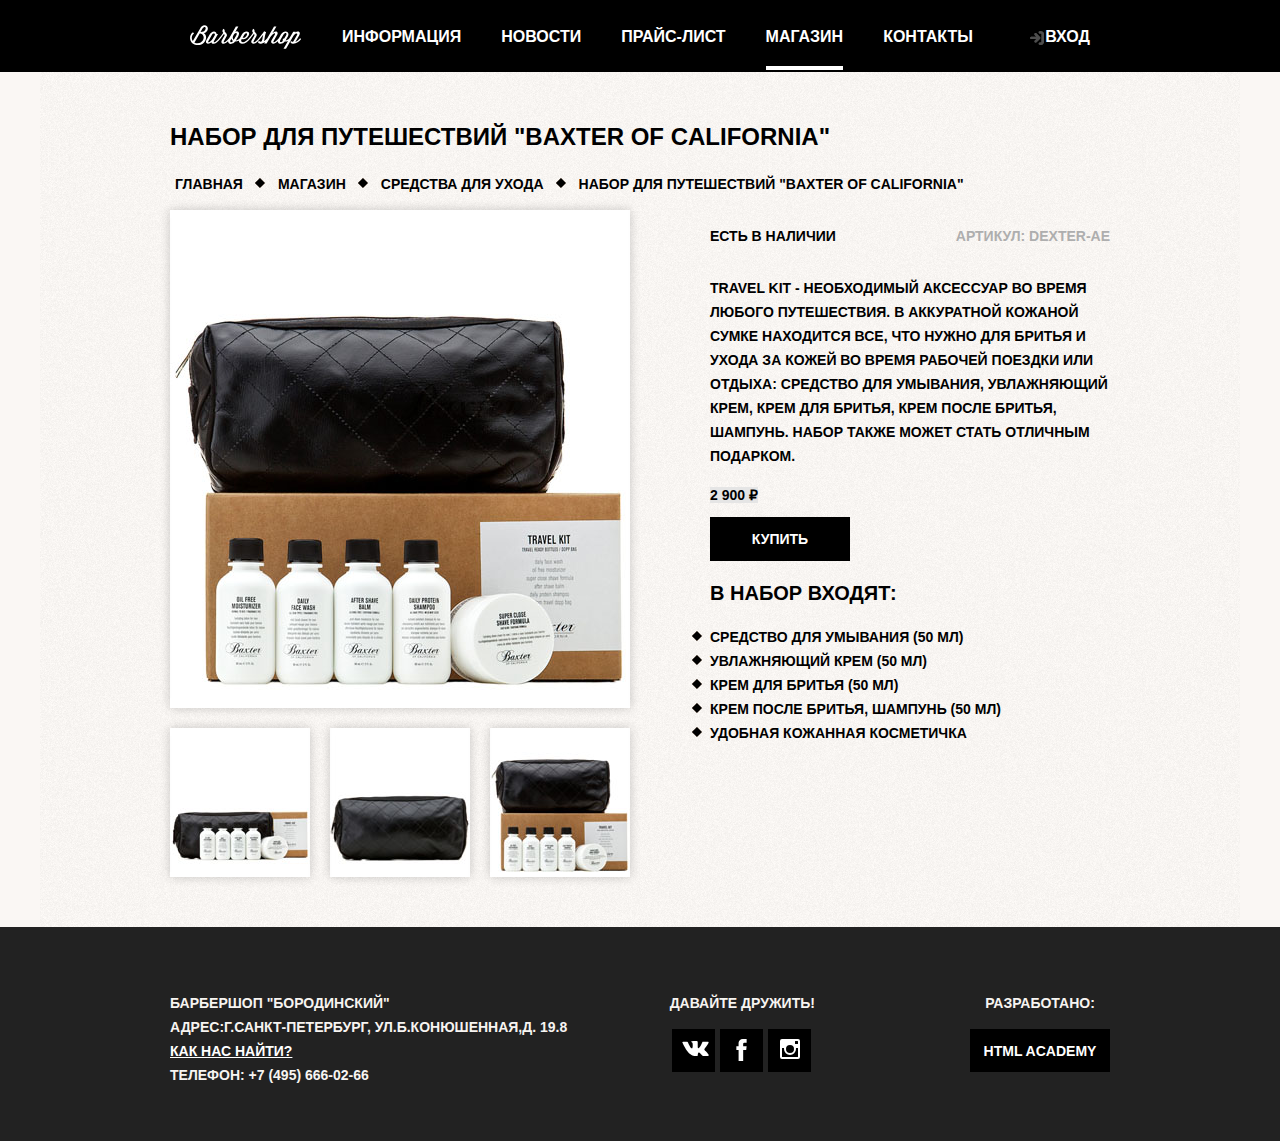
==== item.html @ 1a464d4d "New_2" ====
<!DOCTYPE HTML>
<HTML>

<head>
   <meta charset="utf-8">
   <link rel="stylesheet" href="style.css">
   <title>Набор для путешествий "Baxter of California"</title>
</head>

<body class="white-body">
   <header class="main-navigation">
      <div class="nav-container container">
            <nav>
               <ul class="site-navigation">
                  <li><a href="index.html"><img src="img/logo-small.svg" alt="Бородинский"></a></li>
                  <li><a href="#">Информация</a></li>
                  <li><a href="#">Новости</a></li>
                  <li><a href="price.html">Прайс-лист</a></li>
                  <li><a href="shop.html"><span class="here">Магазин</span></a></li>
                  <li><a href="#">Контакты</a></li>
               </ul>
            </nav>
            <ul class="user-navigation">
               <li><a class="btn-login" href="#">Вход</a></li>
            </ul>
      </div>
   </header>
   <main class="item-main container">
      <section>
            <h2>Набор для путешествий "Baxter of California"</h2>
            <ul class="breadcrumbs list-marker">
               <li><a href="index.html">Главная</a></li>
               <li><a href="shop.html">Магазин</a></li>
               <li><a href="#">Средства для ухода</a></li>
               <li><a href="item.html">Набор для путешествий "Baxter of California"</a></li>
            </ul>
      </section>
      <div class="index-columns">
            <section class="half">
               <figure class="preview-item">
                  <input type="image" name="main_image" src="img/California_main.jpg" alt="Baxter of California_main">
                  <input type="image" name="image_1" src="img/California_1.jpg" alt="Baxter of California_pic_1">
                  <input type="image" name="image_2" src="img/California_2.jpg" alt="Baxter of California_pic_2">
                  <input type="image" name="image_3" src="img/California_3.jpg" alt="Baxter of California_pic_3">
               </figure>
            </section>
            <section class="description half">
               <div>
                  <div class="availability"">
                        <p>Есть в наличии</p>
                        <p class=" vendor_code">Артикул: Dexter-AE</p>
                  </div>
                  <p>Travel Kit - необходимый аксессуар во время любого путешествия.
                        В аккуратной кожаной сумке находится все, что нужно для бритья и ухода за кожей
                        во время рабочей поездки или отдыха: средство для умывания, увлажняющий крем, крем
                        для бритья, крем после бритья, шампунь. Набор также может стать отличным подарком.
                  </p>
               </div>
               <div>
                  <span class="prix">2 900</span>
                  <button type="button" class="btn">Купить</button>
               </div>
               <div>
                  <h3>В набор входят:</h3>
                  <ul class="set list-marker">
                        <li>Средство для умывания (50 мл)</li>
                        <li>Увлажняющий крем (50 мл)</li>
                        <li>Крем для бритья (50 мл)</li>
                        <li>Крем после бритья, шампунь (50 мл)</li>
                        <li>Удобная кожанная косметичка</li>
                  </ul>
               </div>
            </section>

      </div>
   </main>
   <footer class="main-footer">
      <div class="container">
            <div class="address">
               <p>Барбершоп "Бородинский"<br>
                  Адрес:г.Санкт-Петербург, ул.Б.Конюшенная,д. 19.8<br>
                  <a href="#">Как нас найти?</a><br>
                  Телефон: +7 (495) 666-02-66
               </p>
            </div>
            <div class="social">
               <p>Давайте дружить!</p>
               <ul>
                  <li><a class="btn social-btn" href="#"><img src="svg/vk.svg" alt="vk"></a></li>
                  <li><a class="btn social-btn" href="#"><img src="svg/facebook.svg" alt="Facebook"></a></li>
                  <li><a class="btn social-btn" href="#"><img src="svg/instagram.svg" alt="instagram"></a></li>
               </ul>
            </div>
            <div class="copyright">
               <p>Разработано:</p>
               <a class="btn social-btn" href="https://htmlacademy.ru/">HTML Academy</a>
            </div>
      </div>
   </footer>

   <section class="modal modal-login">
      <h2>Личный кабинет</h2>
      <p>Введите пожалуйста свой логин и пароль</p>
      <form action="#" method="GET">
            <p>
               <label for="user" class="visualy-hidden">Логин</label>
               <input class="login-icon-user" type="text" name="user" placeholder="ЛОГИН">
            </p>
            <p>
               <label for="password" class="visualy-hidden">Пароль</label>
               <input class="login-icon-password" type="password" name="password" placeholder="ПАРОЛЬ">
            </p>
            <p class="login-help">
               <label class="remember">
                  <input type="checkbox" class="visualy-hidden" checked>
                  <span class="checkbox-indicator"></span>
                  Запомните меня
               </label>
               <a href="#">Я забыл пароль!</a>
            </p>
            <button class="btn" type="submit" value="Войти">Войти</button>
      </form>
      <button class="modal-close"></button>
   </section>

   <section class="modal modal-maps">
      <h2 class="visualy-hidden">Карта проезда</h2>
      <img src="img/map.png" alt="Карта проезда">
      <button class="modal-close"></button>
   </section>

</body>

</HTML>
---- style.css ----
*, *::after, *::before {
   box-sizing: border-box;
}

body {
	max-width: 2560px;
   padding: 0;
   margin: 0 auto;
   font-family: "PT Sans Narrow", Arial, sans-serif;
   font-size: 14px;
   line-height: 24px;
   font-weight: bold;
   text-transform: uppercase;
   color: #F7F4F1;
   background-position: top center;
   background-repeat: no-repeat;   
}

.black-body{
   background-color: black;
   background-image: url(img/Background.png);
}

.white-body {
   background-color: #faf7f4;
   background-image: url(img/Background_white.png);
}

.visualy-hidden {
   position: absolute !important;
   height: 1px; width: 1px; 
   overflow: hidden;
    clip: rect(1px 1px 1px 1px); /* IE6, IE7 */
   clip: rect(1px, 1px, 1px, 1px);
}

.container {
   width: 940px;
   margin: 0 auto;
}

a {
   text-decoration: none;    
}

.btn {
   display: block;
   width: 140px;
   height: 44px;
   margin-top: 10px;
   margin-right: 20px;
   padding: 10px;
   background-color: black;
   color: white;
   text-align: center;
   font: inherit;
   text-transform: uppercase;
   border: none;
}

.btn:hover, 
.btn:focus,
.btn:active {
   background-color: #663d15;
}

.btn-login::before {
   content:"";
   width: 16px;
   height: 18px;
   background-image: url(svg/login.svg);
   background-repeat: no-repeat;
   background-position: 0 0;
   color: white;
   position: absolute;
   top: 5px;
   right: 65px;
   opacity: 0.3;
}

.btn-login:hover,
.btn-login:focus,
.btn-login:active,
.btn-login:hover::before,
.btn-login:focus::before,
.btn-login:active::before {
   background-color: #242424;
   opacity: 1;
}

.breadcrumbs {
   display: flex;
   padding: 0;
   justify-content: flex-start;
}

.breadcrumbs a {
   color:#000000;
}

.breadcrumbs a:focus,
.breadcrumbs a:hover {
   color: #663d15;
}

.breadcrumbs li {
   margin-right: 30px;
   padding-left: 5px;
}

.breadcrumbs li:first-child {
   list-style: none;
}

h1 {
   font-size: 30px;
   line-height: 42px;
}

h2 {
   font-size: 24px;
   line-height: 30px;
}

h3 {
   font-size: 20px;
   line-height: 24px;
}

.main-navigation {
   display:flex;
   flex-direction: column;
   font-size: 16px;
   font-weight: bold;
   background-color: #000000;
   height: 72px;
   margin-bottom: 50px;
}

.nav-container {
   display: flex;
   justify-content: space-between;
   background-color: #000000;
}

.site-navigation {
   display: flex;
}

.user-navigation {
   position: relative;
}

.site-navigation,
.user-navigation{
   list-style: none; 
   margin-top: 25px;
   padding: 0px; 
}

.site-navigation a,
.user-navigation a {
   color: white; 
   padding: 20px;
   padding-top: 26px;
   padding-bottom: 25px;
}

.site-navigation a:hover,
.user-navigation a:focus,
.site-navigation a:hover,
.user-navigation a:focus {
   background-color: #242424; 
}

.site-navigation img {
   vertical-align: top;
}

.user-navigation a {
   padding-left: 50px;
}

.logo-img {
   width: 369px;
   height: 153px;
   margin: 0 auto;
   margin-top: 61px;
   margin-bottom: 59px;
}

.features-list {
   display: flex;
   justify-content: space-between;
   list-style: none;
   padding:0;
   margin: 0px;
   margin-top: 258px;
   margin-bottom:76px;
}

.features-text {
   text-align: center;
   width: 280px;
}

.features-text h2 {
   margin-bottom: 0px;
}

.square {
   width:20px;
   height:20px;
   border: 10px solid white;
   margin: 0px auto;
   margin-top: 14px;
   margin-bottom: 28px;
   transform: rotate(45deg);
}

.index-columns {
   display: flex;
   background-color: #f8f5f2;
   background-image: url(img/Background_white.png);
   color: black;
   margin-bottom: 36px;
}

.half {
   width: 470px;
}

.segmentation {
   background-image: 
      url(img/Horizontal-line.png),
      url(img/Background_white.png);
   background-position: center, 0 0;
   background-repeat: no-repeat, repeat;  
}

.news, 
.gallery,
.contact-info,
.appointment {
   margin-left: 80px;
   margin-right: 45px;
   margin-top: 10px;
   margin-bottom: 50px;
}

.news-list {
   list-style: none;
   padding: 0px;
   margin: 0px;
}

.news-list li:not(:last-child) {
   margin-bottom: 20px;
}

.news-list time {
   text-transform: none;
}

.news .btn {
   padding: 10px;
}

.photo-gallery {
   width: 299px;
   height: 178px;
   border: 7px solid #ffffff;
   background-color: #cccccc;
   margin: 0;
   padding: 0;
   margin-bottom: 20px;
}

.photo-gallery img {
   width: 100%;
   height: 100%;
}

.horizontal-btn {
   display: flex;
}

.appointment {
   padding-right: 30px;
}

.appointment form {
   display: flex;
   flex-wrap: wrap;
   column-gap: 20px;
   row-gap: 7px;
}

.appointment label {
   padding-left: 20px;
   padding-bottom: 7px;
}

.appointment-item {
   display:flex;
   flex-direction: column;
}

.appointment .btn {
      width: 300px;
      height: 44px;
      margin-top: 10px;
}

.appointment input {
   font:inherit;
   background-color: transparent;
   border: 2px solid #000000;
   padding-left: 15px;
   width: 140px;
   height: 44px;
}

.appointment input:focus {
   border-color: #663d15;
}

.main-footer {
   background-color: #222222;
   margin-top: 50px;
   padding-top: 50px;
   padding-bottom: 40px;
}

.main-footer .container {
   display: flex;
}

.social,
.copyright {
   text-align: center;
}

.social {
   width: 150px;
   margin-left: 100px;    
}

.social ul {
   display: flex;
   flex-wrap: wrap;
   list-style: none;
   margin: 0px;
   padding: 0px;
}

.social li {
   margin-left: 5px;
}

.social-btn {
   display: block;
   height: 43px; 
   width: 43px;
   margin: 0px;
}

.social-btn:focus,
.social-btn:hover{
   filter: invert(1);
   background-color: #000000;
}

.copyright {
   margin-left: auto; 
}

.copyright .social-btn {
   width: 140px;
}

.address a {
   color: #ffffff;
   text-decoration: underline;
}

.modal {
   position: fixed;
   background-color: #d3d1ce;
   background-image: url(img/Background_white.png);
   z-index: 1;
   color: #000000;
   box-shadow: 0 0 50px rgba(0,0,0,1);
}

.modal-close {
   position: absolute;
   width: 20px;
   height: 20px;
   top: 10px;
   right: -30px;
   border: 0px;
   background-color: transparent;
   cursor: pointer;
}

.modal-close::before {
   content: "";
   position: absolute;
   width: 20px;
   height: 3px;
   top: 8px;
   right: 0px;
   background-color: #d0d0d0;
   transform: rotate(45deg);
}

.modal-close::after {
   content: "";
   position: absolute;
   width: 20px;
   height: 3px;
   top: 8px;
   right: 0px;
   background-color: #d0d0d0;
   transform: rotate(-45deg);
}

.modal-login {
   display: none;
   width: 456px;
   height: 386px;
   top: 120px;
   left:50%;
   margin-left: -228px;
   padding-left: 80px;
   padding-right: 80px;
   padding-top: 50px;
}

.modal-login h2{
   margin: 0px;
   padding: 0px;
}

.modal-login p{
   margin-top: 10px;
   margin-bottom: 0px;
   padding: 0px;
}

.modal-login input {
   font:inherit;
   background-color: #f9f6f3;
   border: 2px solid #000000;
   width:296px;
   padding: 8px;
   padding-left: 15px;
   padding-right: 40px;
}

.modal-login input:hover,
.modal-login input:focus  {
   border: 2px solid #663d15;
}

.login-icon-user {
   background-image: url(svg/user.svg);
   background-repeat: no-repeat;
   background-position: 265px center;
}

.login-icon-password {
   background-image: url(svg/lock.svg);
   background-repeat: no-repeat;
   background-position: 265px center;
}

.login-help {
   display: flex;
   justify-content: space-between;
}

.remember {
   position: relative;
   padding-left: 30px;
}

.remember:hover {
   color:#663d15;
}

.remember input[type="checkbox"] + .checkbox-indicator {
   position:absolute;
   top: 3px;
   left: 0px;
   width: 17px;
   height: 17px;
   border: 2px solid black;
}

.remember input[type="checkbox"]:checked + .checkbox-indicator::before,
.remember input[type="checkbox"]:checked + .checkbox-indicator::after {
   content: "";
   position: absolute;
   width: 13px;
   height: 3px;
   top: 5px;
   right:0px;
   background-color: black;
}

.remember input[type="checkbox"]:checked + .checkbox-indicator::before {
   transform: rotate(45deg);
}

.remember input[type="checkbox"]:checked + .checkbox-indicator::after {
   transform: rotate(-45deg);
}

.modal-login a {
   color:#000000;
   text-decoration: underline;    
}

.modal-login .btn {
   width:100%;
}

.modal-maps {
   display: none;
   background-color: #ffffff;
   width: 780px;
   height: 574px;
   top: 50%;
   left:50%;
   margin-top: -287px;
   margin-left: -390px;
   padding: 7px;
}

.here {
   padding-bottom: 21px;
   border-bottom: 4px solid white;    
}

.prix {
   background-color: #e5e5e5;
   text-align: center;
   vertical-align: middle;
}

.prix::after {
   content:" \20BD";
}

.item-main {
   color:#000000;
}

.vendor_code {
   color: #aeaeae;
}

.list-marker {
   list-style-image: url(img/square_list.svg);
}

.set {
   padding: 0;
}

.price-list {
   padding-left: 20px;
   line-height: 35px;
}

.indent {
   padding-left: 10px;
}

.price-title {
   display: flex;
   justify-content: center;
   align-items: center;
}

.price-title::before,
.price-title::after {
   content: "";
   width: 50px;
   height: 2px;
   background-color: #000000;
   flex-grow: 1;
   flex-shrink: 0;
}

.price-title::before {
   margin-right: 20px;
}

.price-title::after {
   margin-left: 20px;
}

.price-title h2 {
   font-size: 48px;
   line-height: 48px;
}

.price-table {
   margin-top: 30px;
   border-collapse: collapse;
}

.price-table tr{
   height: 39px;
}

.price-table td{
   width: 230px;
   border: 2px solid #000000;
   padding-left: 18px;
}

.price-table td:last-child{
   text-align: center;
}

.about-us {
   width: 380px;
}

.prod_sort {
   width: 280px;
}

.prod_sale {
   display: flex;
   width: 850px;
   flex-wrap: wrap;
   gap: 20px;
}

.prod_cart {
   width: 220px;
   height: 286px;
   background-color: #cccccc;
   line-height: 18px;
   text-transform: none;
   box-shadow: 0 0 10px rgba(0,0,0,0.2);
}

q {
   quotes: "\00ab" "\00bb"; 
   text-transform: uppercase; 
}

.prod_sale .prixe {
   background-color: #b8b8b8;
}

.preview-item {
   display: flex;
   flex-wrap: wrap;
   gap: 20px;
   padding: 0px;
   margin: 0px;
}

.preview-item input[type="image"] {
   box-shadow: 0 0 10px rgba(0,0,0,0.2);
}

.availability {
   display: flex;
   justify-content: space-between;
}

.description {
   padding-left: 70px;
}
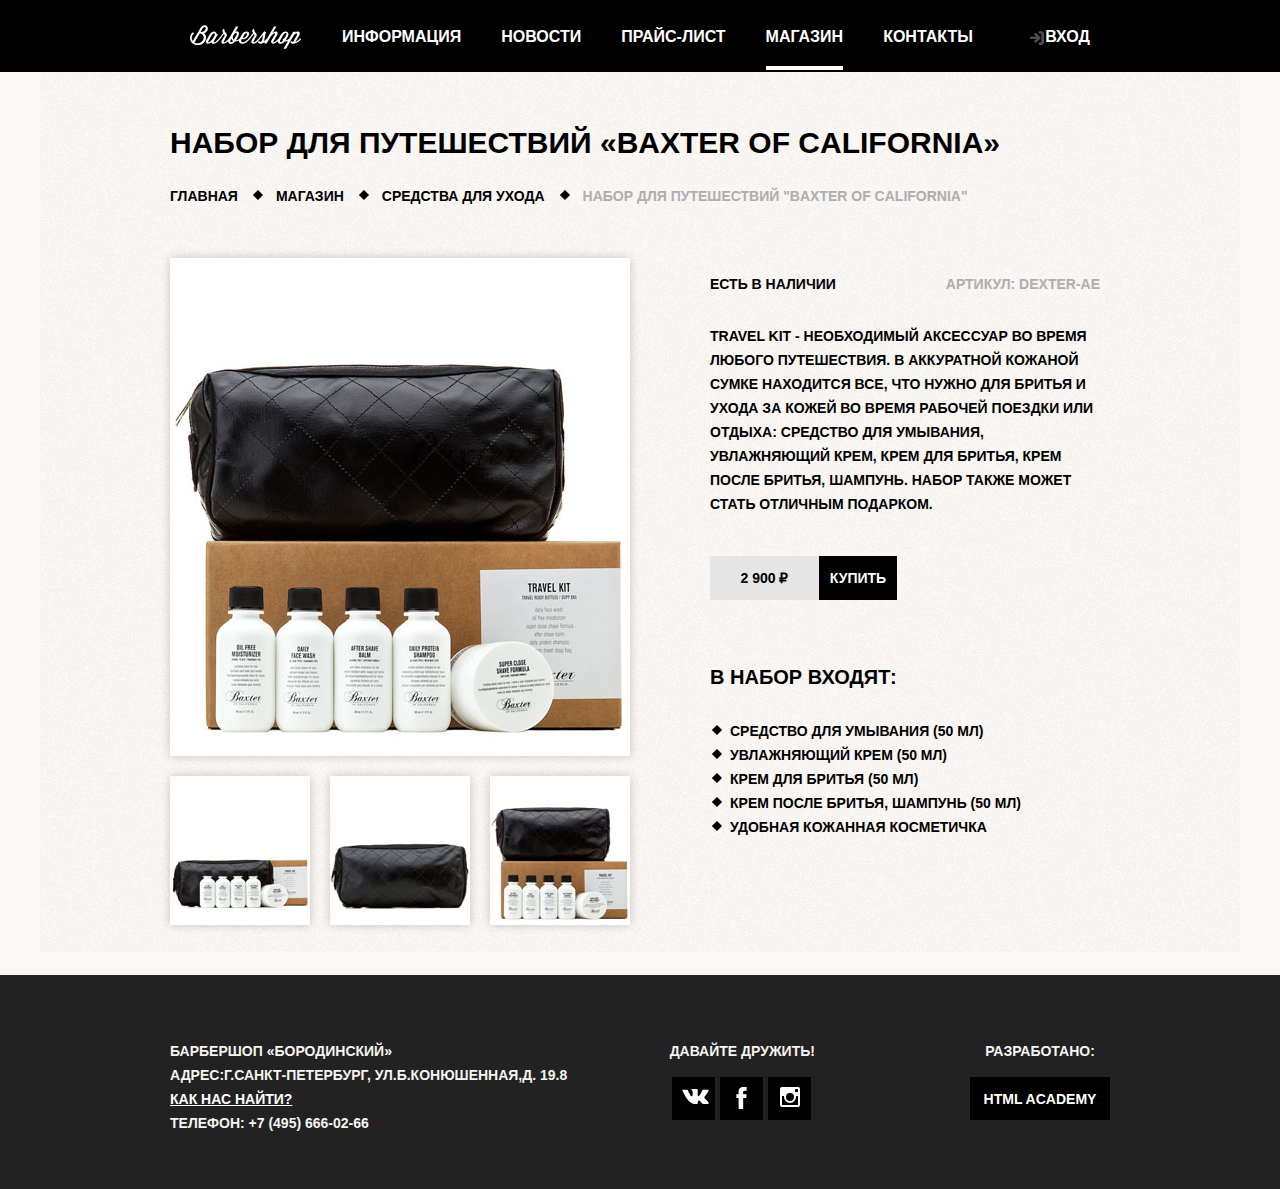
==== commit 70cd794c: "31/03/2022 item price" ====
--- a/item.html
+++ b/item.html
@@ -2,132 +2,131 @@
 <HTML>
 
 <head>
-   <meta charset="utf-8">
-   <link rel="stylesheet" href="style.css">
-   <title>Набор для путешествий "Baxter of California"</title>
+	<meta charset="utf-8">
+	<link rel="stylesheet" href="style.css">
+	<title>Набор для путешествий "Baxter of California"</title>
 </head>
 
 <body class="white-body">
-   <header class="main-navigation">
-      <div class="nav-container container">
-            <nav>
-               <ul class="site-navigation">
-                  <li><a href="index.html"><img src="img/logo-small.svg" alt="Бородинский"></a></li>
-                  <li><a href="#">Информация</a></li>
-                  <li><a href="#">Новости</a></li>
-                  <li><a href="price.html">Прайс-лист</a></li>
-                  <li><a href="shop.html"><span class="here">Магазин</span></a></li>
-                  <li><a href="#">Контакты</a></li>
-               </ul>
-            </nav>
-            <ul class="user-navigation">
-               <li><a class="btn-login" href="#">Вход</a></li>
-            </ul>
-      </div>
-   </header>
-   <main class="item-main container">
-      <section>
-            <h2>Набор для путешествий "Baxter of California"</h2>
-            <ul class="breadcrumbs list-marker">
-               <li><a href="index.html">Главная</a></li>
-               <li><a href="shop.html">Магазин</a></li>
-               <li><a href="#">Средства для ухода</a></li>
-               <li><a href="item.html">Набор для путешествий "Baxter of California"</a></li>
-            </ul>
-      </section>
-      <div class="index-columns">
-            <section class="half">
-               <figure class="preview-item">
-                  <input type="image" name="main_image" src="img/California_main.jpg" alt="Baxter of California_main">
-                  <input type="image" name="image_1" src="img/California_1.jpg" alt="Baxter of California_pic_1">
-                  <input type="image" name="image_2" src="img/California_2.jpg" alt="Baxter of California_pic_2">
-                  <input type="image" name="image_3" src="img/California_3.jpg" alt="Baxter of California_pic_3">
-               </figure>
-            </section>
-            <section class="description half">
-               <div>
-                  <div class="availability"">
-                        <p>Есть в наличии</p>
-                        <p class=" vendor_code">Артикул: Dexter-AE</p>
-                  </div>
-                  <p>Travel Kit - необходимый аксессуар во время любого путешествия.
-                        В аккуратной кожаной сумке находится все, что нужно для бритья и ухода за кожей
-                        во время рабочей поездки или отдыха: средство для умывания, увлажняющий крем, крем
-                        для бритья, крем после бритья, шампунь. Набор также может стать отличным подарком.
-                  </p>
-               </div>
-               <div>
-                  <span class="prix">2 900</span>
-                  <button type="button" class="btn">Купить</button>
-               </div>
-               <div>
-                  <h3>В набор входят:</h3>
-                  <ul class="set list-marker">
-                        <li>Средство для умывания (50 мл)</li>
-                        <li>Увлажняющий крем (50 мл)</li>
-                        <li>Крем для бритья (50 мл)</li>
-                        <li>Крем после бритья, шампунь (50 мл)</li>
-                        <li>Удобная кожанная косметичка</li>
-                  </ul>
-               </div>
-            </section>
+	<header class="main-navigation">
+		<div class="nav-container container">
+			<nav>
+				<ul class="site-navigation">
+					<li><a href="index.html"><img src="img/logo-small.svg" alt="Бородинский"></a></li>
+					<li><a href="#">Информация</a></li>
+					<li><a href="#">Новости</a></li>
+					<li><a href="price.html">Прайс-лист</a></li>
+					<li><a href="shop.html"><span class="here">Магазин</span></a></li>
+					<li><a href="#">Контакты</a></li>
+				</ul>
+			</nav>
+			<ul class="user-navigation">
+				<li><a class="btn-login" href="#">Вход</a></li>
+			</ul>
+		</div>
+	</header>
+	<main class="item-main container">
+		<section>
+			<h1>Набор для путешествий <q>Baxter of California</q></h1>
+			<ul class="breadcrumbs list-marker">
+				<li><a href="index.html">Главная</a></li>
+				<li><a href="shop.html">Магазин</a></li>
+				<li><a href="#">Средства для ухода</a></li>
+				<li><a href="item.html">Набор для путешествий "Baxter of California"</a></li>
+			</ul>
+		</section>
+		<div class="index-columns">
+			<section class="half">
+				<figure class="preview-item">
+					<input type="image" name="main_image" src="img/California_main.jpg" alt="Baxter of California_main">
+					<input type="image" name="image_1" src="img/California_1.jpg" alt="Baxter of California_pic_1">
+					<input type="image" name="image_2" src="img/California_2.jpg" alt="Baxter of California_pic_2">
+					<input type="image" name="image_3" src="img/California_3.jpg" alt="Baxter of California_pic_3">
+				</figure>
+			</section>
+			<section class="description half">
+				<div>
+					<div class="availability"">
+						<p>Есть в наличии</p>
+						<p class=" vendor_code">Артикул: Dexter-AE</p>
+					</div>
+					<p>Travel Kit - необходимый аксессуар во время любого путешествия.
+						В аккуратной кожаной сумке находится все, что нужно для бритья и ухода за кожей
+						во время рабочей поездки или отдыха: средство для умывания, увлажняющий крем, крем
+						для бритья, крем после бритья, шампунь. Набор также может стать отличным подарком.
+					</p>
+				</div>
+				<div class="prix_buy">
+					<span class="prix">2 900</span>
+					<button type="button" class="btn buy">Купить</button>
+				</div>
+				<div>
+					<h3>В набор входят:</h3>
+					<ul class="set list-marker">
+						<li>Средство для умывания (50 мл)</li>
+						<li>Увлажняющий крем (50 мл)</li>
+						<li>Крем для бритья (50 мл)</li>
+						<li>Крем после бритья, шампунь (50 мл)</li>
+						<li>Удобная кожанная косметичка</li>
+					</ul>
+				</div>
+			</section>
+		</div>
+	</main>
+	<footer class="main-footer">
+		<div class="container">
+			<div class="address">
+				<p>Барбершоп <q>Бородинский</q><br>
+					Адрес:г.Санкт-Петербург, ул.Б.Конюшенная,д. 19.8<br>
+					<a href="#">Как нас найти?</a><br>
+					Телефон: +7 (495) 666-02-66
+				</p>
+			</div>
+			<div class="social">
+				<p>Давайте дружить!</p>
+				<ul>
+					<li><a class="btn social-btn" href="#"><img src="svg/vk.svg" alt="vk"></a></li>
+					<li><a class="btn social-btn" href="#"><img src="svg/facebook.svg" alt="Facebook"></a></li>
+					<li><a class="btn social-btn" href="#"><img src="svg/instagram.svg" alt="instagram"></a></li>
+				</ul>
+			</div>
+			<div class="copyright">
+				<p>Разработано:</p>
+				<a class="btn social-btn" href="https://htmlacademy.ru/">HTML Academy</a>
+			</div>
+		</div>
+	</footer>
 
-      </div>
-   </main>
-   <footer class="main-footer">
-      <div class="container">
-            <div class="address">
-               <p>Барбершоп "Бородинский"<br>
-                  Адрес:г.Санкт-Петербург, ул.Б.Конюшенная,д. 19.8<br>
-                  <a href="#">Как нас найти?</a><br>
-                  Телефон: +7 (495) 666-02-66
-               </p>
-            </div>
-            <div class="social">
-               <p>Давайте дружить!</p>
-               <ul>
-                  <li><a class="btn social-btn" href="#"><img src="svg/vk.svg" alt="vk"></a></li>
-                  <li><a class="btn social-btn" href="#"><img src="svg/facebook.svg" alt="Facebook"></a></li>
-                  <li><a class="btn social-btn" href="#"><img src="svg/instagram.svg" alt="instagram"></a></li>
-               </ul>
-            </div>
-            <div class="copyright">
-               <p>Разработано:</p>
-               <a class="btn social-btn" href="https://htmlacademy.ru/">HTML Academy</a>
-            </div>
-      </div>
-   </footer>
+	<section class="modal modal-login">
+		<h2>Личный кабинет</h2>
+		<p>Введите пожалуйста свой логин и пароль</p>
+		<form action="#" method="GET">
+			<p>
+				<label for="user" class="visualy-hidden">Логин</label>
+				<input class="login-icon-user" type="text" name="user" placeholder="ЛОГИН">
+			</p>
+			<p>
+				<label for="password" class="visualy-hidden">Пароль</label>
+				<input class="login-icon-password" type="password" name="password" placeholder="ПАРОЛЬ">
+			</p>
+			<p class="login-help">
+				<label class="remember">
+					<input type="checkbox" class="visualy-hidden" checked>
+					<span class="checkbox-indicator"></span>
+					Запомните меня
+				</label>
+				<a href="#">Я забыл пароль!</a>
+			</p>
+			<button class="btn" type="submit" value="Войти">Войти</button>
+		</form>
+		<button class="modal-close"></button>
+	</section>
 
-   <section class="modal modal-login">
-      <h2>Личный кабинет</h2>
-      <p>Введите пожалуйста свой логин и пароль</p>
-      <form action="#" method="GET">
-            <p>
-               <label for="user" class="visualy-hidden">Логин</label>
-               <input class="login-icon-user" type="text" name="user" placeholder="ЛОГИН">
-            </p>
-            <p>
-               <label for="password" class="visualy-hidden">Пароль</label>
-               <input class="login-icon-password" type="password" name="password" placeholder="ПАРОЛЬ">
-            </p>
-            <p class="login-help">
-               <label class="remember">
-                  <input type="checkbox" class="visualy-hidden" checked>
-                  <span class="checkbox-indicator"></span>
-                  Запомните меня
-               </label>
-               <a href="#">Я забыл пароль!</a>
-            </p>
-            <button class="btn" type="submit" value="Войти">Войти</button>
-      </form>
-      <button class="modal-close"></button>
-   </section>
-
-   <section class="modal modal-maps">
-      <h2 class="visualy-hidden">Карта проезда</h2>
-      <img src="img/map.png" alt="Карта проезда">
-      <button class="modal-close"></button>
-   </section>
+	<section class="modal modal-maps">
+		<h2 class="visualy-hidden">Карта проезда</h2>
+		<img src="img/map.png" alt="Карта проезда">
+		<button class="modal-close"></button>
+	</section>
 
 </body>
 
--- a/style.css
+++ b/style.css
@@ -1,81 +1,81 @@
 *, *::after, *::before {
-   box-sizing: border-box;
+	box-sizing: border-box;
 }
 
 body {
 	max-width: 2560px;
-   padding: 0;
-   margin: 0 auto;
-   font-family: "PT Sans Narrow", Arial, sans-serif;
-   font-size: 14px;
-   line-height: 24px;
-   font-weight: bold;
-   text-transform: uppercase;
-   color: #F7F4F1;
-   background-position: top center;
-   background-repeat: no-repeat;   
+	padding: 0;
+	margin: 0 auto;
+	font-family: "PT Sans Narrow", Arial, sans-serif;
+	font-size: 14px;
+	line-height: 24px;
+	font-weight: bold;
+	text-transform: uppercase;
+	color: #F7F4F1;
+	background-position: top center;
+	background-repeat: no-repeat;   
 }
 
 .black-body{
-   background-color: black;
-   background-image: url(img/Background.png);
+	background-color: black;
+	background-image: url(img/Background.png);
 }
 
 .white-body {
-   background-color: #faf7f4;
-   background-image: url(img/Background_white.png);
+	background-color: #faf7f4;
+	background-image: url(img/Background_white.png);
 }
 
 .visualy-hidden {
-   position: absolute !important;
-   height: 1px; width: 1px; 
-   overflow: hidden;
-    clip: rect(1px 1px 1px 1px); /* IE6, IE7 */
-   clip: rect(1px, 1px, 1px, 1px);
+	position: absolute !important;
+	height: 1px; width: 1px; 
+	overflow: hidden;
+	 clip: rect(1px 1px 1px 1px); /* IE6, IE7 */
+	clip: rect(1px, 1px, 1px, 1px);
 }
 
 .container {
-   width: 940px;
-   margin: 0 auto;
+	width: 940px;
+	margin: 0 auto;
 }
 
 a {
-   text-decoration: none;    
+	text-decoration: none;
 }
 
 .btn {
-   display: block;
-   width: 140px;
-   height: 44px;
-   margin-top: 10px;
-   margin-right: 20px;
-   padding: 10px;
-   background-color: black;
-   color: white;
-   text-align: center;
-   font: inherit;
-   text-transform: uppercase;
-   border: none;
+	display: block;
+	width: 140px;
+	height: 44px;
+	margin-top: 10px;
+	margin-right: 20px;
+	padding: 10px;
+	background-color: black;
+	color: white;
+	text-align: center;
+	font: inherit;
+	text-transform: uppercase;
+	border: none;
 }
 
 .btn:hover, 
 .btn:focus,
 .btn:active {
-   background-color: #663d15;
+	background-color: #663d15;
 }
 
 .btn-login::before {
-   content:"";
-   width: 16px;
-   height: 18px;
-   background-image: url(svg/login.svg);
-   background-repeat: no-repeat;
-   background-position: 0 0;
-   color: white;
-   position: absolute;
-   top: 5px;
-   right: 65px;
-   opacity: 0.3;
+	content:"";
+	width: 16px;
+	height: 18px;
+	background-image: url(svg/login.svg);
+	background-repeat: no-repeat;
+	background-position: 0 0;
+	color: white;
+	position: absolute;
+	top: 5px;
+	right: 65px;
+	opacity: 0.3;
 }
 
 .btn-login:hover,
@@ -84,599 +84,642 @@
 .btn-login:hover::before,
 .btn-login:focus::before,
 .btn-login:active::before {
-   background-color: #242424;
-   opacity: 1;
+	background-color: #242424;
+	opacity: 1;
 }
 
 .breadcrumbs {
-   display: flex;
-   padding: 0;
-   justify-content: flex-start;
+	display: flex;
+	padding: 0;
+	justify-content: flex-start;
+	margin-bottom: 50px;
 }
 
 .breadcrumbs a {
-   color:#000000;
+	color:#000000;
 }
 
 .breadcrumbs a:focus,
 .breadcrumbs a:hover {
-   color: #663d15;
+	color: #663d15;
 }
 
 .breadcrumbs li {
-   margin-right: 30px;
-   padding-left: 5px;
+	margin-right: 33px;
+	padding-left: 5px;
 }
 
 .breadcrumbs li:first-child {
-   list-style: none;
+	list-style: none;
+	padding-left: 0px;
+}
+
+.breadcrumbs li:last-child a{
+	color: #aeaeae;
 }
 
 h1 {
-   font-size: 30px;
-   line-height: 42px;
+	font-size: 30px;
+	line-height: 42px;
 }
 
 h2 {
-   font-size: 24px;
-   line-height: 30px;
+	font-size: 24px;
+	line-height: 30px;
 }
 
 h3 {
-   font-size: 20px;
-   line-height: 24px;
+	font-size: 20px;
+	line-height: 24px;
 }
 
 .main-navigation {
-   display:flex;
-   flex-direction: column;
-   font-size: 16px;
-   font-weight: bold;
-   background-color: #000000;
-   height: 72px;
-   margin-bottom: 50px;
+	display:flex;
+	flex-direction: column;
+	font-size: 16px;
+	font-weight: bold;
+	background-color: #000000;
+	height: 72px;
+	margin-bottom: 50px;
 }
 
 .nav-container {
-   display: flex;
-   justify-content: space-between;
-   background-color: #000000;
+	display: flex;
+	justify-content: space-between;
+	background-color: #000000;
 }
 
 .site-navigation {
-   display: flex;
+	display: flex;
 }
 
 .user-navigation {
-   position: relative;
+	position: relative;
 }
 
 .site-navigation,
 .user-navigation{
-   list-style: none; 
-   margin-top: 25px;
-   padding: 0px; 
+	list-style: none; 
+	margin-top: 25px;
+	padding: 0px; 
 }
 
 .site-navigation a,
 .user-navigation a {
-   color: white; 
-   padding: 20px;
-   padding-top: 26px;
-   padding-bottom: 25px;
+	color: white; 
+	padding: 20px;
+	padding-top: 26px;
+	padding-bottom: 25px;
 }
 
 .site-navigation a:hover,
 .user-navigation a:focus,
 .site-navigation a:hover,
 .user-navigation a:focus {
-   background-color: #242424; 
+	background-color: #242424; 
 }
 
 .site-navigation img {
-   vertical-align: top;
+	vertical-align: top;
 }
 
 .user-navigation a {
-   padding-left: 50px;
+	padding-left: 50px;
 }
 
 .logo-img {
-   width: 369px;
-   height: 153px;
-   margin: 0 auto;
-   margin-top: 61px;
-   margin-bottom: 59px;
+	width: 369px;
+	height: 153px;
+	margin: 0 auto;
+	margin-top: 61px;
+	margin-bottom: 59px;
 }
 
 .features-list {
-   display: flex;
-   justify-content: space-between;
-   list-style: none;
-   padding:0;
-   margin: 0px;
-   margin-top: 258px;
-   margin-bottom:76px;
+	display: flex;
+	justify-content: space-between;
+	list-style: none;
+	padding:0;
+	margin: 0px;
+	margin-top: 258px;
+	margin-bottom:76px;
 }
 
 .features-text {
-   text-align: center;
-   width: 280px;
+	text-align: center;
+	width: 280px;
 }
 
 .features-text h2 {
-   margin-bottom: 0px;
+	margin-bottom: 0px;
 }
 
 .square {
-   width:20px;
-   height:20px;
-   border: 10px solid white;
-   margin: 0px auto;
-   margin-top: 14px;
-   margin-bottom: 28px;
-   transform: rotate(45deg);
+	width:20px;
+	height:20px;
+	border: 10px solid white;
+	margin: 0px auto;
+	margin-top: 14px;
+	margin-bottom: 28px;
+	transform: rotate(45deg);
 }
 
 .index-columns {
-   display: flex;
-   background-color: #f8f5f2;
-   background-image: url(img/Background_white.png);
-   color: black;
-   margin-bottom: 36px;
+	display: flex;
+	background-color: #f8f5f2;
+	background-image: url(img/Background_white.png);
+	color: black;
+	margin-bottom: 36px;
 }
 
 .half {
-   width: 470px;
+	width: 470px;
 }
 
 .segmentation {
-   background-image: 
-      url(img/Horizontal-line.png),
-      url(img/Background_white.png);
-   background-position: center, 0 0;
-   background-repeat: no-repeat, repeat;  
+	background-image: 
+		url(img/Horizontal-line.png),
+		url(img/Background_white.png);
+	background-position: center, 0 0;
+	background-repeat: no-repeat, repeat;  
 }
 
 .news, 
 .gallery,
 .contact-info,
 .appointment {
-   margin-left: 80px;
-   margin-right: 45px;
-   margin-top: 10px;
-   margin-bottom: 50px;
+	margin-left: 80px;
+	margin-right: 45px;
+	margin-top: 10px;
+	margin-bottom: 50px;
 }
 
 .news-list {
-   list-style: none;
-   padding: 0px;
-   margin: 0px;
+	list-style: none;
+	padding: 0px;
+	margin: 0px;
 }
 
 .news-list li:not(:last-child) {
-   margin-bottom: 20px;
+	margin-bottom: 20px;
 }
 
 .news-list time {
-   text-transform: none;
+	text-transform: none;
 }
 
 .news .btn {
-   padding: 10px;
+	padding: 10px;
 }
 
 .photo-gallery {
-   width: 299px;
-   height: 178px;
-   border: 7px solid #ffffff;
-   background-color: #cccccc;
-   margin: 0;
-   padding: 0;
-   margin-bottom: 20px;
+	width: 299px;
+	height: 178px;
+	border: 7px solid #ffffff;
+	background-color: #cccccc;
+	margin: 0;
+	padding: 0;
+	margin-bottom: 20px;
 }
 
 .photo-gallery img {
-   width: 100%;
-   height: 100%;
+	width: 100%;
+	height: 100%;
 }
 
 .horizontal-btn {
-   display: flex;
+	display: flex;
 }
 
 .appointment {
-   padding-right: 30px;
+	padding-right: 30px;
 }
 
 .appointment form {
-   display: flex;
-   flex-wrap: wrap;
-   column-gap: 20px;
-   row-gap: 7px;
+	display: flex;
+	flex-wrap: wrap;
+	column-gap: 20px;
+	row-gap: 7px;
 }
 
 .appointment label {
-   padding-left: 20px;
-   padding-bottom: 7px;
+	padding-left: 20px;
+	padding-bottom: 7px;
 }
 
 .appointment-item {
-   display:flex;
-   flex-direction: column;
+	display:flex;
+	flex-direction: column;
 }
 
 .appointment .btn {
-      width: 300px;
-      height: 44px;
-      margin-top: 10px;
+	width: 300px;
+	height: 44px;
+	margin-top: 10px;
 }
 
 .appointment input {
-   font:inherit;
-   background-color: transparent;
-   border: 2px solid #000000;
-   padding-left: 15px;
-   width: 140px;
-   height: 44px;
+	font:inherit;
+	background-color: transparent;
+	border: 2px solid #000000;
+	padding-left: 15px;
+	width: 140px;
+	height: 44px;
 }
 
 .appointment input:focus {
-   border-color: #663d15;
+	border-color: #663d15;
 }
 
 .main-footer {
-   background-color: #222222;
-   margin-top: 50px;
-   padding-top: 50px;
-   padding-bottom: 40px;
+	background-color: #222222;
+	margin-top: 50px;
+	padding-top: 50px;
+	padding-bottom: 40px;
 }
 
 .main-footer .container {
-   display: flex;
+	display: flex;
 }
 
 .social,
 .copyright {
-   text-align: center;
+	text-align: center;
 }
 
 .social {
-   width: 150px;
-   margin-left: 100px;    
+	width: 150px;
+	margin-left: 100px;    
 }
 
 .social ul {
-   display: flex;
-   flex-wrap: wrap;
-   list-style: none;
-   margin: 0px;
-   padding: 0px;
+	display: flex;
+	flex-wrap: wrap;
+	list-style: none;
+	margin: 0px;
+	padding: 0px;
 }
 
 .social li {
-   margin-left: 5px;
+	margin-left: 5px;
 }
 
 .social-btn {
-   display: block;
-   height: 43px; 
-   width: 43px;
-   margin: 0px;
+	display: block;
+	height: 43px; 
+	width: 43px;
+	margin: 0px;
 }
 
 .social-btn:focus,
 .social-btn:hover{
-   filter: invert(1);
-   background-color: #000000;
+	filter: invert(1);
+	background-color: #000000;
 }
 
 .copyright {
-   margin-left: auto; 
+	margin-left: auto; 
 }
 
 .copyright .social-btn {
-   width: 140px;
+	width: 140px;
 }
 
 .address a {
-   color: #ffffff;
-   text-decoration: underline;
+	color: #ffffff;
+	text-decoration: underline;
 }
 
 .modal {
-   position: fixed;
-   background-color: #d3d1ce;
-   background-image: url(img/Background_white.png);
-   z-index: 1;
-   color: #000000;
-   box-shadow: 0 0 50px rgba(0,0,0,1);
+	position: fixed;
+	background-color: #d3d1ce;
+	background-image: url(img/Background_white.png);
+	z-index: 1;
+	color: #000000;
+	box-shadow: 0 0 50px rgba(0,0,0,1);
 }
 
 .modal-close {
-   position: absolute;
-   width: 20px;
-   height: 20px;
-   top: 10px;
-   right: -30px;
-   border: 0px;
-   background-color: transparent;
-   cursor: pointer;
+	position: absolute;
+	width: 20px;
+	height: 20px;
+	top: 10px;
+	right: -30px;
+	border: 0px;
+	background-color: transparent;
+	cursor: pointer;
 }
 
 .modal-close::before {
-   content: "";
-   position: absolute;
-   width: 20px;
-   height: 3px;
-   top: 8px;
-   right: 0px;
-   background-color: #d0d0d0;
-   transform: rotate(45deg);
+	content: "";
+	position: absolute;
+	width: 20px;
+	height: 3px;
+	top: 8px;
+	right: 0px;
+	background-color: #d0d0d0;
+	transform: rotate(45deg);
 }
 
 .modal-close::after {
-   content: "";
-   position: absolute;
-   width: 20px;
-   height: 3px;
-   top: 8px;
-   right: 0px;
-   background-color: #d0d0d0;
-   transform: rotate(-45deg);
+	content: "";
+	position: absolute;
+	width: 20px;
+	height: 3px;
+	top: 8px;
+	right: 0px;
+	background-color: #d0d0d0;
+	transform: rotate(-45deg);
 }
 
 .modal-login {
-   display: none;
-   width: 456px;
-   height: 386px;
-   top: 120px;
-   left:50%;
-   margin-left: -228px;
-   padding-left: 80px;
-   padding-right: 80px;
-   padding-top: 50px;
+	display: none;
+	width: 456px;
+	height: 386px;
+	top: 120px;
+	left:50%;
+	margin-left: -228px;
+	padding-left: 80px;
+	padding-right: 80px;
+	padding-top: 50px;
 }
 
 .modal-login h2{
-   margin: 0px;
-   padding: 0px;
+	margin: 0px;
+	padding: 0px;
 }
 
 .modal-login p{
-   margin-top: 10px;
-   margin-bottom: 0px;
-   padding: 0px;
+	margin-top: 10px;
+	margin-bottom: 0px;
+	padding: 0px;
 }
 
 .modal-login input {
-   font:inherit;
-   background-color: #f9f6f3;
-   border: 2px solid #000000;
-   width:296px;
-   padding: 8px;
-   padding-left: 15px;
-   padding-right: 40px;
+	font:inherit;
+	background-color: #f9f6f3;
+	border: 2px solid #000000;
+	width:296px;
+	padding: 8px;
+	padding-left: 15px;
+	padding-right: 40px;
 }
 
 .modal-login input:hover,
 .modal-login input:focus  {
-   border: 2px solid #663d15;
+	border: 2px solid #663d15;
 }
 
 .login-icon-user {
-   background-image: url(svg/user.svg);
-   background-repeat: no-repeat;
-   background-position: 265px center;
+	background-image: url(svg/user.svg);
+	background-repeat: no-repeat;
+	background-position: 265px center;
 }
 
 .login-icon-password {
-   background-image: url(svg/lock.svg);
-   background-repeat: no-repeat;
-   background-position: 265px center;
+	background-image: url(svg/lock.svg);
+	background-repeat: no-repeat;
+	background-position: 265px center;
 }
 
 .login-help {
-   display: flex;
-   justify-content: space-between;
+	display: flex;
+	justify-content: space-between;
 }
 
 .remember {
-   position: relative;
-   padding-left: 30px;
+	position: relative;
+	padding-left: 30px;
 }
 
 .remember:hover {
-   color:#663d15;
+	color:#663d15;
 }
 
 .remember input[type="checkbox"] + .checkbox-indicator {
-   position:absolute;
-   top: 3px;
-   left: 0px;
-   width: 17px;
-   height: 17px;
-   border: 2px solid black;
+	position:absolute;
+	top: 3px;
+	left: 0px;
+	width: 17px;
+	height: 17px;
+	border: 2px solid black;
 }
 
 .remember input[type="checkbox"]:checked + .checkbox-indicator::before,
 .remember input[type="checkbox"]:checked + .checkbox-indicator::after {
-   content: "";
-   position: absolute;
-   width: 13px;
-   height: 3px;
-   top: 5px;
-   right:0px;
-   background-color: black;
+	content: "";
+	position: absolute;
+	width: 13px;
+	height: 3px;
+	top: 5px;
+	right:0px;
+	background-color: black;
 }
 
 .remember input[type="checkbox"]:checked + .checkbox-indicator::before {
-   transform: rotate(45deg);
+	transform: rotate(45deg);
 }
 
 .remember input[type="checkbox"]:checked + .checkbox-indicator::after {
-   transform: rotate(-45deg);
+	transform: rotate(-45deg);
 }
 
 .modal-login a {
-   color:#000000;
-   text-decoration: underline;    
+	color:#000000;
+	text-decoration: underline;    
 }
 
 .modal-login .btn {
-   width:100%;
+	width:100%;
 }
 
 .modal-maps {
-   display: none;
-   background-color: #ffffff;
-   width: 780px;
-   height: 574px;
-   top: 50%;
-   left:50%;
-   margin-top: -287px;
-   margin-left: -390px;
-   padding: 7px;
+	display: none;
+	background-color: #ffffff;
+	width: 780px;
+	height: 574px;
+	top: 50%;
+	left:50%;
+	margin-top: -287px;
+	margin-left: -390px;
+	padding: 7px;
 }
 
 .here {
-   padding-bottom: 21px;
-   border-bottom: 4px solid white;    
+	padding-bottom: 21px;
+	border-bottom: 4px solid white;    
+}
+
+.prix_buy {
+	display: flex;
+	height: 44px;
 }
 
 .prix {
-   background-color: #e5e5e5;
-   text-align: center;
-   vertical-align: middle;
+	display: block;
+	width: 109px;
+	background-color: #e5e5e5;	
+	text-align: center;
+	padding-top: 10px;
 }
 
 .prix::after {
-   content:" \20BD";
+	content: " \20BD";
+}
+
+.buy {
+	display:block;
+	width: 78px;
+	margin-top: 0px;
 }
 
 .item-main {
-   color:#000000;
+	color:#000000;
 }
 
 .vendor_code {
-   color: #aeaeae;
+	color: #aeaeae;
 }
 
 .list-marker {
-   list-style-image: url(img/square_list.svg);
+	list-style-image: url(img/square_list.svg);
 }
 
 .set {
-   padding: 0;
+	padding-left: 20px;
+	margin-top: 30px;
 }
 
 .price-list {
-   padding-left: 20px;
-   line-height: 35px;
+	padding-left: 20px;
+	line-height: 35px;
 }
 
 .indent {
-   padding-left: 10px;
+	padding-left: 10px;
 }
 
 .price-title {
-   display: flex;
-   justify-content: center;
-   align-items: center;
+	display: flex;
+	justify-content: center;
+	align-items: center;
+	margin-top: -40px;
 }
 
 .price-title::before,
 .price-title::after {
-   content: "";
-   width: 50px;
-   height: 2px;
-   background-color: #000000;
-   flex-grow: 1;
-   flex-shrink: 0;
+	content: "";
+	width: 50px;
+	height: 2px;
+	background-color: #000000;
+	flex-grow: 1;
+	flex-shrink: 0;
 }
 
 .price-title::before {
-   margin-right: 20px;
+	margin-right: 20px;
 }
 
 .price-title::after {
-   margin-left: 20px;
+	margin-left: 20px;
 }
 
 .price-title h2 {
-   font-size: 48px;
-   line-height: 48px;
+	font-size: 48px;
+	line-height: 48px;
 }
 
 .price-table {
-   margin-top: 30px;
-   border-collapse: collapse;
+	margin-top: 30px;
+	border-collapse: collapse;
 }
 
 .price-table tr{
-   height: 39px;
+	height: 39px;
 }
 
 .price-table td{
-   width: 230px;
-   border: 2px solid #000000;
-   padding-left: 18px;
+	width: 230px;
+	border: 2px solid #000000;
+	padding-left: 18px;
 }
 
 .price-table td:last-child{
-   text-align: center;
+	text-align: center;
 }
 
 .about-us {
-   width: 380px;
+	width: 380px;
 }
 
 .prod_sort {
-   width: 280px;
+	width: 280px;
 }
 
 .prod_sale {
-   display: flex;
-   width: 850px;
-   flex-wrap: wrap;
-   gap: 20px;
+	display: flex;
+	width: 850px;
+	flex-wrap: wrap;
+	gap: 20px;
 }
 
 .prod_cart {
-   width: 220px;
-   height: 286px;
-   background-color: #cccccc;
-   line-height: 18px;
-   text-transform: none;
-   box-shadow: 0 0 10px rgba(0,0,0,0.2);
+	width: 220px;
+	height: 286px;
+	text-transform: none;
+	box-shadow: 0 0 10px rgba(0,0,0,0.2);
+	padding:0px;
+}
+
+.prod_cart p,
+.prod_cart q {
+	padding:0px;
+	margin:0px;
+	padding-top: 0px;
+	padding-left: 20px;
+	line-height: 16px;
+}
+
+.prod_cart .prix_buy{
+	justify-content: center;
+	padding-left: 20px;
+	margin-top: 10px;
+}
+
+.prod_sale_number {
+	display: flex;
+	gap: 10px;
+	margin-top: 20px;
 }
 
 q {
-   quotes: "\00ab" "\00bb"; 
-   text-transform: uppercase; 
-}
-
-.prod_sale .prixe {
-   background-color: #b8b8b8;
+	quotes: "\00ab" "\00bb"; 
+	text-transform: uppercase; 
 }
 
 .preview-item {
-   display: flex;
-   flex-wrap: wrap;
-   gap: 20px;
-   padding: 0px;
-   margin: 0px;
+	display: flex;
+	flex-wrap: wrap;
+	gap: 20px;
+	padding: 0px;
+	margin: 0px;
 }
 
 .preview-item input[type="image"] {
-   box-shadow: 0 0 10px rgba(0,0,0,0.2);
+	box-shadow: 0 0 10px rgba(0,0,0,0.2);
 }
 
 .availability {
-   display: flex;
-   justify-content: space-between;
+	display: flex;
+	justify-content: space-between;
 }
 
 .description {
-   padding-left: 70px;
+	padding-left: 70px;
+	padding-right: 10px;
+}
+
+.description .prix_buy{
+	margin-top: 40px;
+	margin-bottom: 65px;
 }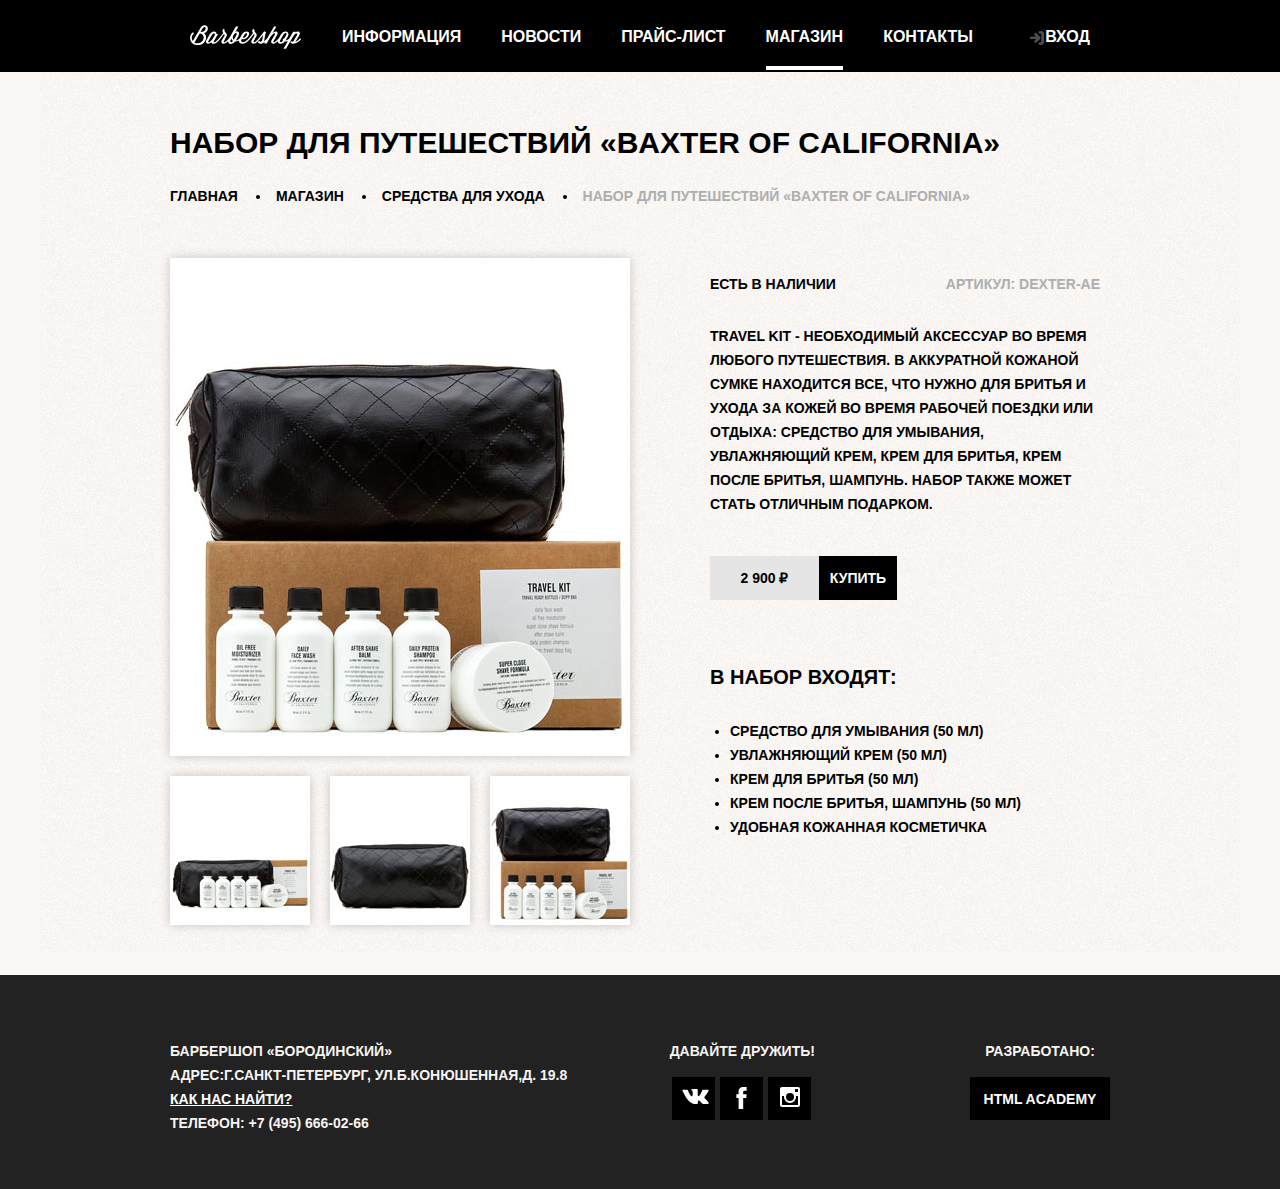
==== commit a3903d6d: "Del_svg_for_img" ====
--- a/item.html
+++ b/item.html
@@ -12,7 +12,7 @@
 		<div class="nav-container container">
 			<nav>
 				<ul class="site-navigation">
-					<li><a href="index.html"><img src="img/logo-small.svg" alt="Бородинский"></a></li>
+					<li><a href="index.html"><img src="svg/logo-small.svg" alt="Бородинский"></a></li>
 					<li><a href="#">Информация</a></li>
 					<li><a href="#">Новости</a></li>
 					<li><a href="price.html">Прайс-лист</a></li>
@@ -30,9 +30,9 @@
 			<h1>Набор для путешествий <q>Baxter of California</q></h1>
 			<ul class="breadcrumbs list-marker">
 				<li><a href="index.html">Главная</a></li>
-				<li><a href="shop.html">Магазин</a></li>
-				<li><a href="#">Средства для ухода</a></li>
-				<li><a href="item.html">Набор для путешествий "Baxter of California"</a></li>
+				<li><a href="#">Магазин</a></li>
+				<li><a href="shop.html">Средства для ухода</a></li>
+				<li><a href="item.html">Набор для путешествий <q>Baxter of California</q></a></li>
 			</ul>
 		</section>
 		<div class="index-columns">
--- a/style.css
+++ b/style.css
@@ -524,9 +524,73 @@
 	transform: rotate(-45deg);
 }
 
+.prod_sort .remember {
+	padding-left: 43px;
+	margin: 0px;
+	margin-bottom: 12px;
+}
+
+.prod_sort .remember input[type="checkbox"] + .checkbox-indicator {
+	top: 2px;
+	width: 20px;
+	height: 20px;
+}
+
+.prod_sort .remember input[type="checkbox"]:checked + .checkbox-indicator::before,
+.prod_sort .remember input[type="checkbox"]:checked + .checkbox-indicator::after {
+	width: 12px;
+	top: 6px;
+	right:2px;
+}
+
+.prod_sort h2 {
+	line-height: 20px;
+	margin: 0px;
+	margin-bottom: 30px;
+}
+
+.prod_sort h2:not(:first-child) {
+	margin-top: 55px;
+}
+
+.group_prod {
+	position: relative;
+	padding-left: 43px;
+	line-height: 18px;
+	margin-bottom: 20px;
+}
+
+.group_prod:hover {
+	color:#663d15;
+}
+
+.group_prod input[type="radio"] + .checkbox-indicator {
+	position:absolute;
+	top: 0px;
+	left: 0px;
+	width: 20px;
+	height: 20px;
+	border: 2px solid black;
+	border-radius: 100%;
+}
+
+.group_prod input[type="radio"]:checked + .checkbox-indicator::before {
+	content: "";
+	position: absolute;
+	top: 4px;
+	right: 4px;
+	border: 4px solid black;
+	border-radius: 100%;
+}
+
+.prod_sort .btn {
+	width: 110px;
+	margin-top: 45px;
+}
+
 .modal-login a {
 	color:#000000;
-	text-decoration: underline;    
+	text-decoration: underline;
 }
 
 .modal-login .btn {
@@ -654,6 +718,7 @@
 
 .prod_sort {
 	width: 280px;
+	padding-right: 20px;
 }
 
 .prod_sale {
@@ -663,26 +728,27 @@
 	gap: 20px;
 }
 
-.prod_cart {
+.prod_card {
 	width: 220px;
 	height: 286px;
 	text-transform: none;
+	background-color: white;
 	box-shadow: 0 0 10px rgba(0,0,0,0.2);
-	padding:0px;
-}
-
-.prod_cart p,
-.prod_cart q {
+	padding: 0px;
+}
+
+.prod_card p,
+.prod_card q {
 	padding:0px;
 	margin:0px;
 	padding-top: 0px;
-	padding-left: 20px;
+	padding-left: 18px;
 	line-height: 16px;
 }
 
-.prod_cart .prix_buy{
+.prod_card .prix_buy{
 	justify-content: center;
-	padding-left: 20px;
+	padding-left: 18px;
 	margin-top: 10px;
 }
 
